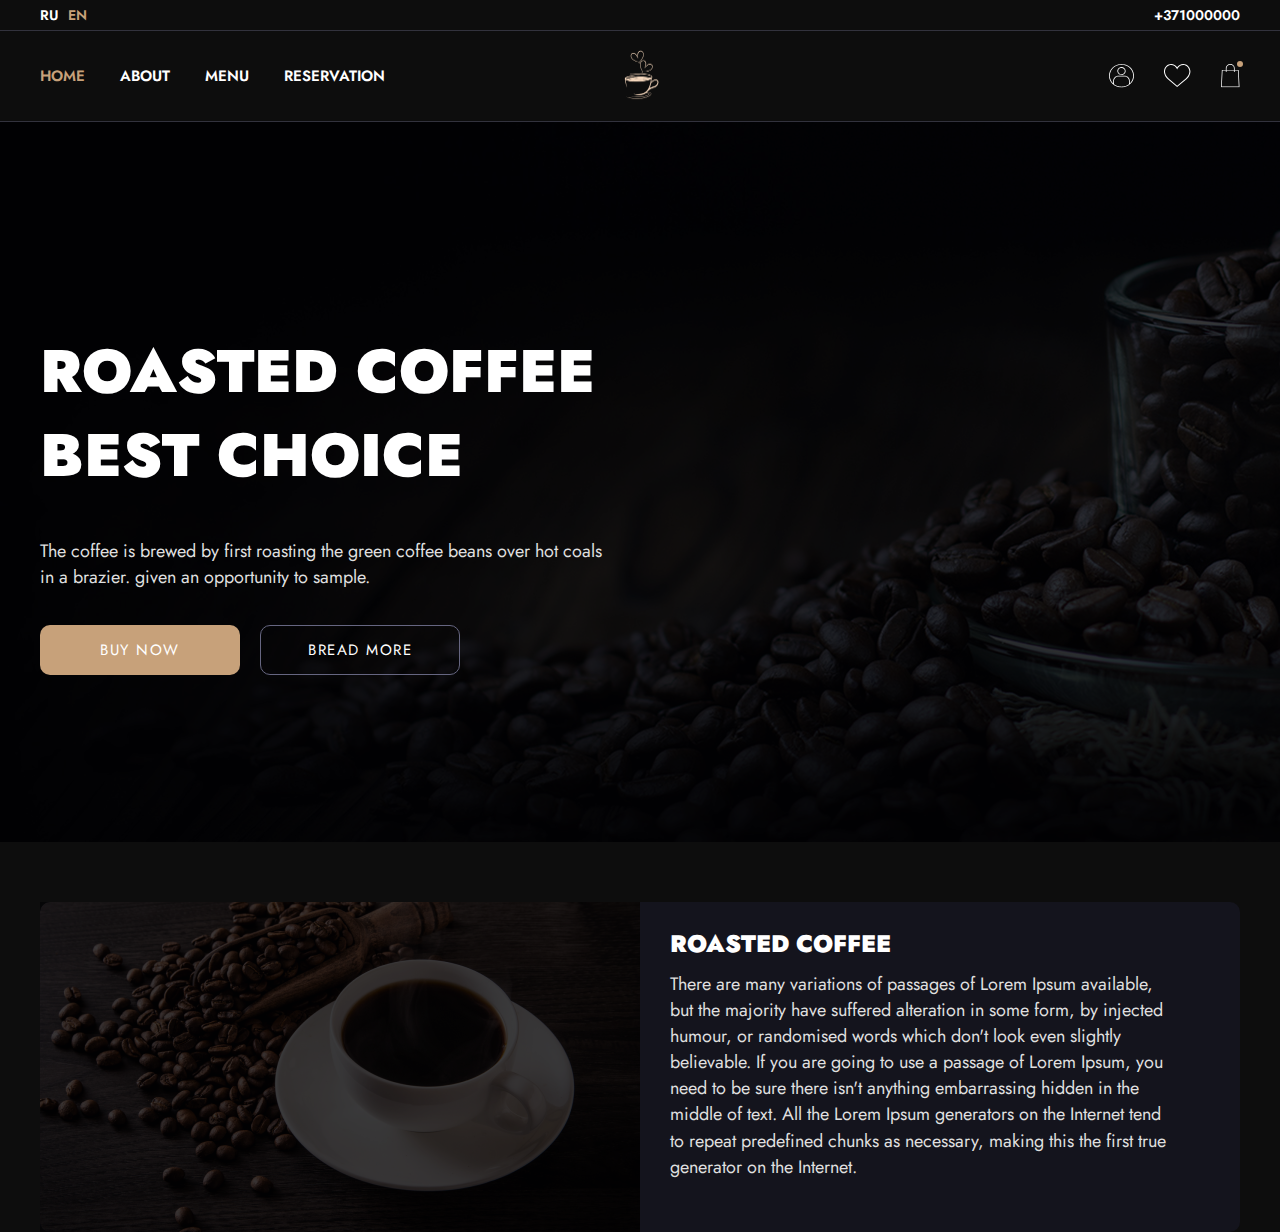
==== index.html @ 0ebf736e "new project coffe" ====
<!DOCTYPE html>
<html lang="en">
<head>
    <meta charset="UTF-8">
    <meta name="viewport" content="width=device-width, initial-scale=1.0">
    <title>Main Page</title>
    <link rel="stylesheet" href="css/style.css">
    <link rel="preconnect" href="https://fonts.googleapis.com">
    <link rel="preconnect" href="https://fonts.gstatic.com" crossorigin>
    <link href="https://fonts.googleapis.com/css2?family=Jost:ital,wght@0,100..900;1,100..900&display=swap" rel="stylesheet">
</head>
<body>
    <header class="header">
        <div class="header_line">
            <div class="container">
                <div class="header__line-wrapper">
                    <div class="header__lng">
                        <a href="#">Ru</a>
                        <a href="#" class="activ">En</a>
                    </div>

                    <a class="header__phone" href="">+371000000</a>
                </div>               
            </div>
        </div>
        
        <div class="container">
           <div class="header__wrapper">
                <div class="header__block">
                    <nav class="nav">
                        <a class="nav__link active" href="#">Home</a>
                        <a class="nav__link" href="#">About</a>
                        <a class="nav__link" href="#">Menu</a>
                        <a class="nav__link" href="#">Reservation</a>
                    </nav>
                </div>

                <a href="#" class="logo">
                    <img src="img/—Pngtree—coffee logo_5898135 1.png" alt="logo">
                </a>

                <div class="header__block right">
                  <div class="header__actions">
                    <a class="header__link" href="#">
                        <img src="img/user 1.svg" alt="user">
                    </a>
                    <a class="header__link" href="#"> 
                        <img src="img/favorite 1.svg" alt="user">
                    </a>
                    <a class="header__link" href="#"> 
                        <img src="img/cart 1.svg" alt="user">
                        <span class="header__link-event"></span>
                    </a>
                  </div>
                </div>
           </div>
        </div>
    </header>

    <div class="intro" style="background-image: url(img/cofe_main.png);">
        <div class="container">
            <div class="intro__wrapper">
                <div class="intro_block">
                    <h1 class="intro_title">
                        Roasted coffee best choice
                    </h1>
                    <p class="intro_text">The coffee is brewed by first roasting the green coffee beans over hot coals in a brazier. given an opportunity to sample.</p>
                    <div class="intro_actions">
                        <a class="btn btn-main" href="#">Buy now</a>
                        <a class="btn btn-secondary" href="#">BRead more</a>
                    </div>
                </div>
            </div>
        </div>
    </div><!-- /intro -->


    <div class="container">
        <div class="info_block">
            <div class="info_img__wrapper"><img class="info_img" src="img/info_img.png" alt="coffe"></div>
            <div class="info_item">
                <div class="info_title">
                    Roasted Coffee
                </div>

                <div class="info_text">
                    There are many variations of passages of Lorem Ipsum available, but the majority have suffered alteration in some form, by injected humour, or randomised words which don't look even slightly believable. If you are going to use a passage of Lorem Ipsum, you need to be sure there isn't anything embarrassing hidden in the middle of text. All the Lorem Ipsum generators on the Internet tend to repeat predefined chunks as necessary, making this the first true generator on the Internet.
                </div>
            </div>
        </div>

    </div>
    
</body>
</html>
---- css/style.css ----
*,*::before, *:after {
    box-sizing: border-box;
}

body{
    margin: 0;
    background-color: #0d0d0d;
    font-family: "Jost", sans-serif;
    color: #fff;
}
:root{
    --accept-color:#C7A17A;
}
img{
    display: block;
}
a{
    text-decoration: none;
    color: #fff;
}

.btn{
    min-width: 200px;
    height: 50px;
    display: inline-flex;
    justify-content: center;
    align-items: center;
    font-size: 15px;
    letter-spacing: 0.1em;
    text-transform: uppercase;
    border-radius: 10px;
    transition: background-color .2s ease;
    
}
.btn-main{
    background-color: var(--accept-color);
}

.btn-secondary{
    border: 1px solid #666681;
}

.btn-main:hover{
    background-color: #a88666;
}
.btn-secondary:hover{
    background-color: #666681;
}
.container{
    width: 1200px;
    margin: 0 auto;
}
.header{
    border-bottom: 1px solid #32323D;
}
.header__line-wrapper{
    display: flex;
    justify-content: space-between;
    height: 30px;
    align-items: center;
}
.header_line{
    border-bottom: 1px solid #32323D;
}

.header__lng{
    display: flex;

}

.header__lng a {
    font-weight: 600;
    text-transform: uppercase;
    font-size: 14px;
    margin-right: 10px;
}

.header__lng a.activ{
    color: var(--accept-color);
}
.header__phone{
    font-weight: 600;
    font-size: 14px;
}


/* nav */

.header__wrapper {
    height: 90px;
    align-items: center;
    display: flex;
    justify-content: space-between;
}
.header__block {
   width: 40%;
}
.header__block.right{
    display: flex;
    justify-content: flex-end;
}

.nav {
    display: flex;
}
.nav__link {
    margin-right: 35px;
    font-weight: 600;
    font-size: 15px;
    text-transform: uppercase;
    transition: color .2s ease;
}

.nav__link:hover{
    color: var(--accept-color);
}

.nav__link.active{
    color: var(--accept-color);
}
.logo {
}

.logo img{
    height: 54px;
}


.header__actions{
    display: flex;
    align-items: center;
}

.header__link{
    margin-right: 30px;
    position: relative;
}

.header__link:last-child{
    margin-right: 0;
}

.header__link-event{
    display: block;
    width: 6px;
    height: 6px;
    background-color: var(--accept-color);
    border-radius: 50%;
    position: absolute;
    top: -3px;
    right: -3px;
}


/*  intro */

.intro {
    background-repeat: no-repeat;
    background-size: cover;
    position: relative;
    margin-bottom: 60px;
}

.intro::after{
    width: 100%;
    height: 100%;
    content: '';
    position: absolute;
    top:0;
    left: 0;
    background-color: rgba(2, 2, 4, 0.55);
}
.intro_block {
    max-width: 565px;
}
.intro_title {
    font-size: 60px;
    font-weight: 900;
    text-transform: uppercase;
    line-height: 1.4;
    max-width: 0 0 35px;
}

.intro_text{
   font-size: 18px;
   color: #DFDFDF;
   margin: 0 0 35px; 
}
.intro_actions{
    display: flex;
}
.intro_actions .btn-main {
    margin-right: 20px;
}

.intro__wrapper{
    padding: 20px 0;
    min-height: 720px;
    align-items: center;
    display: flex;
    position: relative;
    z-index: 2;
}


/* banner */

.info_block {
    display: flex;
    background-color:#14141D;
    border-radius: 10px;
   /*  overflow: hidden; */
}

.info_img{
    border-top-left-radius: 10px;
    border-bottom-left-radius: 10px;
    width: 100%;
    height: 100%;
    object-fit: cover;
}
.info_item {
    padding: 30px;
}
.info_title {
    font-size: 24px;
    font-weight: 900;
    text-transform: uppercase;
    margin-bottom: 15px;
    line-height: 1;
}
.info_text {
    font-size: 18px;
    color: #DFDFDF;
    line-height: 1.45;
    max-width: 500px;

}

.info_img__wrapper{
    position: relative;

}
.info_img__wrapper::after{
    content: '';
    width: 100%;
    height: 100%;
    position: absolute;
    top:0;
    left: 0;
    background-color: rgba(2, 2, 4, 0.55);
}
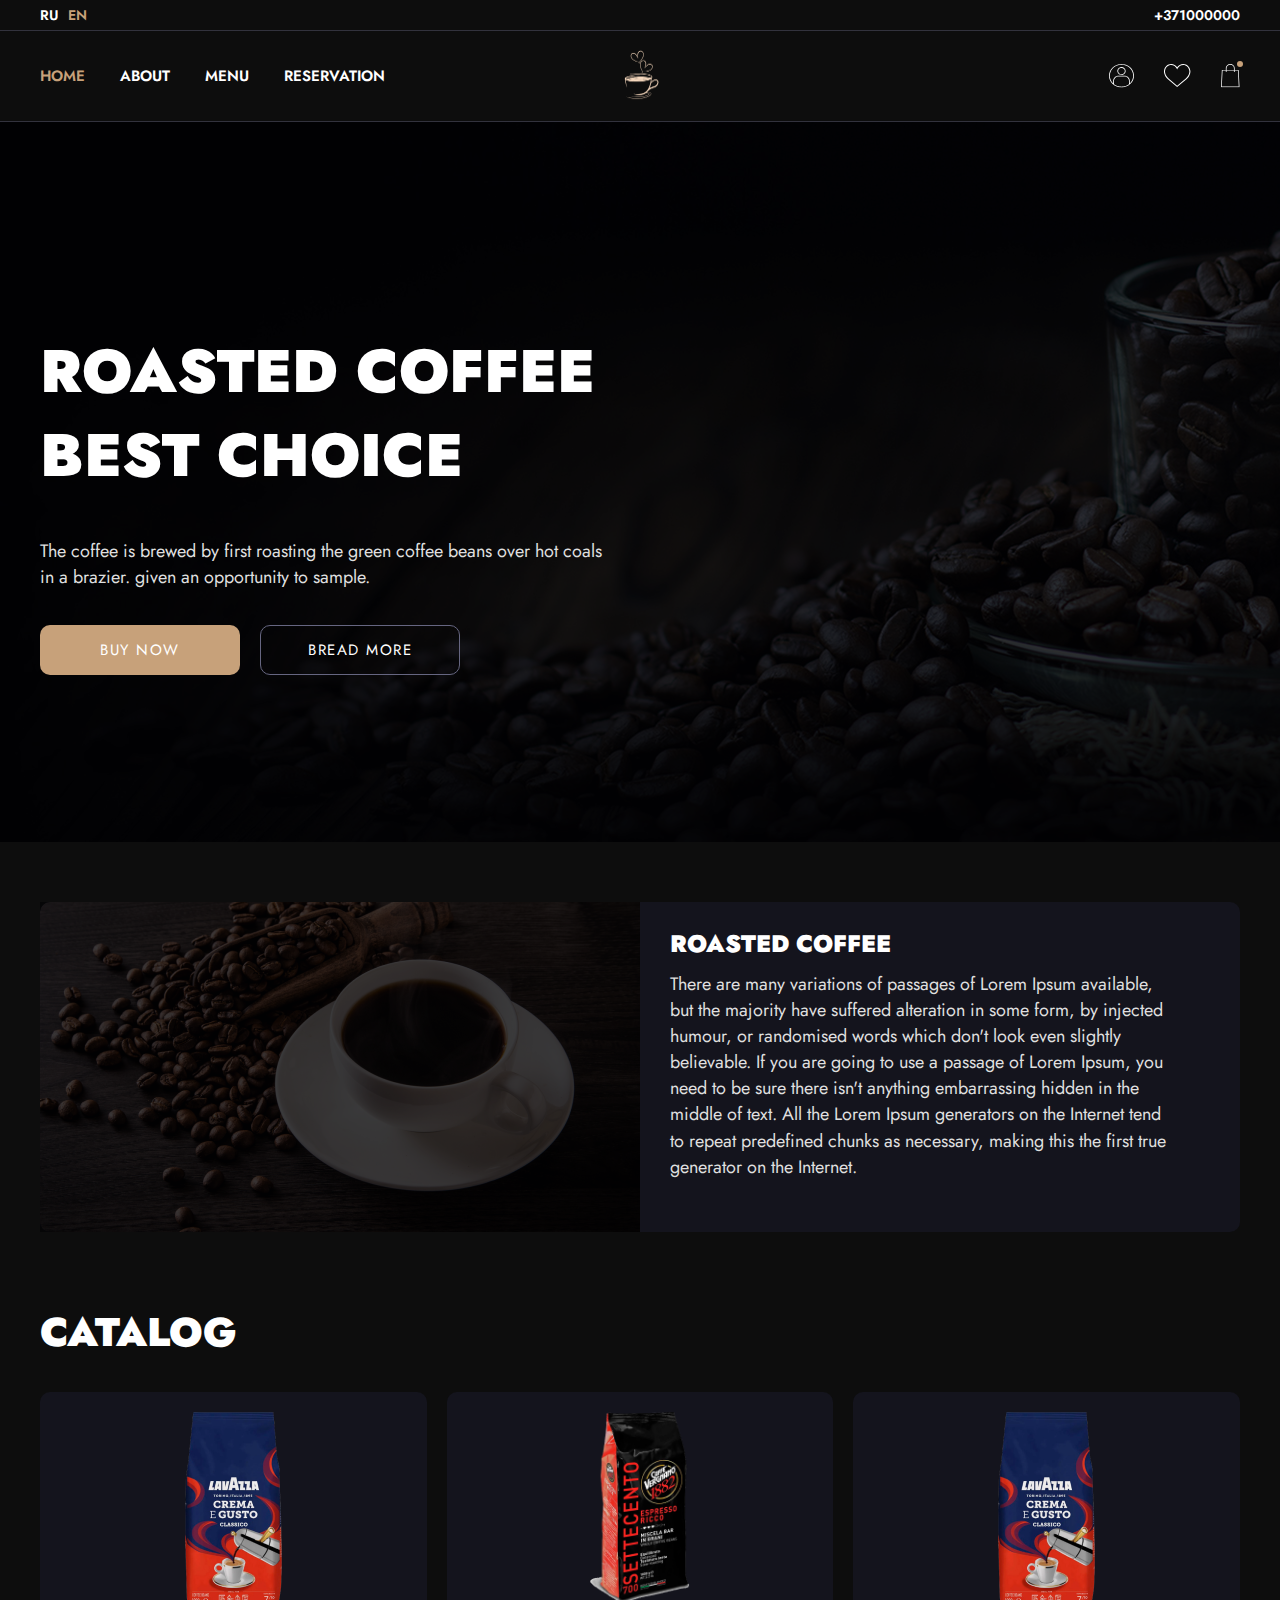
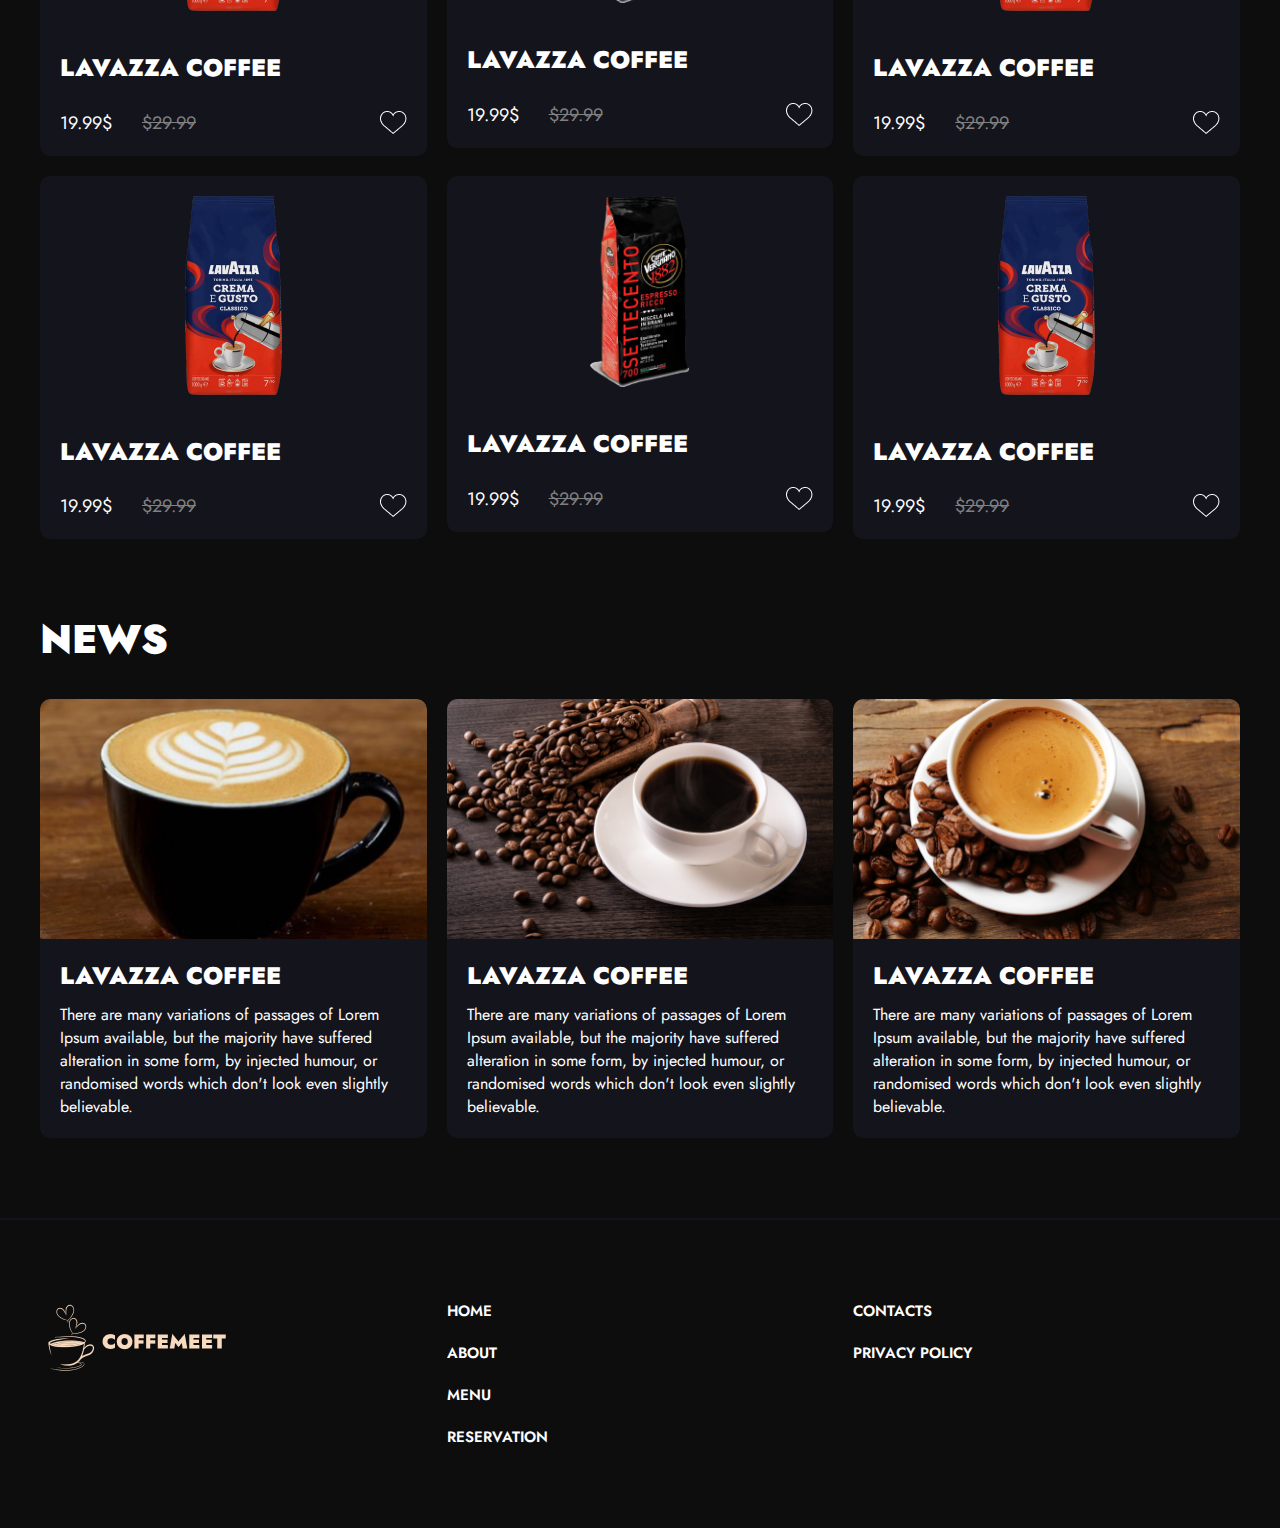
==== commit 82d554d0: "first page done" ====
--- a/index.html
+++ b/index.html
@@ -91,5 +91,211 @@
 
     </div>
     
+
+    <div class="container">
+        <h2 class="block__title">
+            Catalog
+        </h2>
+
+        <div class="products_wrapper">
+            <div class="products__block">
+                <a class="product__item" href="#">
+                    <img class="product__img" src="img/product1 1.png" alt="">
+                    <h3 class="products__title">
+                        Lavazza coffee
+                    </h3>
+                    <div class="products__footer">
+                        <div class="products__price">
+                            19.99$
+                            <del>$29.99</del>
+                        </div>
+
+                        <button type="button" class="products__favorite">
+                            <img src="img/favorite heart.png" alt="">
+                        </button>
+                    </div>
+                </a>
+            </div>
+
+            <div class="products__block">
+                <a class="product__item" href="#">
+                    <img class="product__img" src="img/product2 1.png" alt="">
+                    <h3 class="products__title">
+                        Lavazza coffee
+                    </h3>
+                    <div class="products__footer">
+                        <div class="products__price">
+                            19.99$
+                            <del>$29.99</del>
+                        </div>
+
+                        <button type="button" class="products__favorite">
+                            <img src="img/favorite heart.png" alt="">
+                        </button>
+                    </div>
+                </a>
+            </div>
+
+            <div class="products__block">
+                <a class="product__item" href="#">
+                    <img class="product__img" src="img/product1 1.png" alt="">
+                    <h3 class="products__title">
+                        Lavazza coffee
+                    </h3>
+                    <div class="products__footer">
+                        <div class="products__price">
+                            19.99$
+                            <del>$29.99</del>
+                        </div>
+
+                        <button type="button" class="products__favorite">
+                            <img src="img/favorite heart.png" alt="">
+                        </button>
+                    </div>
+                </a>
+            </div>
+
+            <div class="products__block">
+                <a class="product__item" href="#">
+                    <img class="product__img" src="img/product1 1.png" alt="">
+                    <h3 class="products__title">
+                        Lavazza coffee
+                    </h3>
+                    <div class="products__footer">
+                        <div class="products__price">
+                            19.99$
+                            <del>$29.99</del>
+                        </div>
+
+                        <button type="button" class="products__favorite">
+                            <img src="img/favorite heart.png" alt="">
+                        </button>
+                    </div>
+                </a>
+            </div>
+
+
+            <div class="products__block">
+                <a class="product__item" href="#">
+                    <img class="product__img" src="img/product2 1.png" alt="">
+                    <h3 class="products__title">
+                        Lavazza coffee
+                    </h3>
+                    <div class="products__footer">
+                        <div class="products__price">
+                            19.99$
+                            <del>$29.99</del>
+                        </div>
+
+                        <button type="button" class="products__favorite">
+                            <img src="img/favorite heart.png" alt="">
+                        </button>
+                    </div>
+                </a>
+            </div>
+
+
+            <div class="products__block">
+                <a class="product__item" href="#">
+                    <img class="product__img" src="img/product1 1.png" alt="">
+                    <h3 class="products__title">
+                        Lavazza coffee
+                    </h3>
+                    <div class="products__footer">
+                        <div class="products__price">
+                            19.99$
+                            <del>$29.99</del>
+                        </div>
+
+                        <button type="button" class="products__favorite">
+                            <img src="img/favorite heart.png" alt="">
+                        </button>
+                    </div>
+                </a>
+            </div>
+        </div>
+
+        <div class="block__title">
+            News
+        </div>
+
+        <div class="news__wpappwer">
+            <div class="news__block">
+                <a href="#" class="news__item">
+                    <img src="img/news img.png" alt="" class="news__img">
+                    <div class="news_content">
+                        <h3 class="news__title">
+                            Lavazza coffee
+                        </h3>
+                        <p class="news_text">
+                            There are many variations of passages of Lorem Ipsum available, but the majority have suffered alteration in some form, by injected humour, or randomised words which don't look even slightly believable.
+                        </p>
+                    </div>
+                </a>
+            </div>
+
+
+            <div class="news__block">
+                <a href="#" class="news__item">
+                    <img src="img/coffe 2.png" alt="" class="news__img">
+                    <div class="news_content">
+                        <h3 class="news__title">
+                            Lavazza coffee
+                        </h3>
+                        <p class="news_text">
+                            There are many variations of passages of Lorem Ipsum available, but the majority have suffered alteration in some form, by injected humour, or randomised words which don't look even slightly believable.
+                        </p>
+                    </div>
+                </a>
+            </div>
+
+
+
+            <div class="news__block">
+                <a href="#" class="news__item">
+                    <img src="img/coffe3.png" alt="" class="news__img">
+                    <div class="news_content">
+                        <h3 class="news__title">
+                            Lavazza coffee
+                        </h3>
+                        <p class="news_text">
+                            There are many variations of passages of Lorem Ipsum available, but the majority have suffered alteration in some form, by injected humour, or randomised words which don't look even slightly believable.
+                        </p>
+                    </div>
+                </a>
+            </div>
+        </div>
+    </div>
+
+    <footer class="footer">
+        <div class="container">
+            <div class="footer__wrapper">
+                <div class="footer__block">
+                    <a href="" class="footer_logo">
+                        <img src="img/footer logo.png" alt="">
+                    </a>
+                </div>
+
+
+                <div class="footer__block">
+                    <nav class="nav nav-footer">
+                        <a class="nav__link" href="#">Home</a>
+                        <a class="nav__link" href="#">About</a>
+                        <a class="nav__link" href="#">Menu</a>
+                        <a class="nav__link" href="#">Reservation</a>
+                    </nav>
+                </div>
+
+                <div class="footer__block">
+                    <nav class="nav nav-footer">
+                        <a class="nav__link" href="#">Contacts</a>
+                        <a class="nav__link" href="#">Privacy policy</a>
+                    </nav>
+                </div>
+
+
+            </div>
+        </div>
+    </footer>
 </body>
 </html>--- a/css/style.css
+++ b/css/style.css
@@ -209,6 +209,7 @@
     display: flex;
     background-color:#14141D;
     border-radius: 10px;
+    margin-bottom: 80px;
    /*  overflow: hidden; */
 }
 
@@ -250,3 +251,152 @@
     left: 0;
     background-color: rgba(2, 2, 4, 0.55);
 }
+
+
+/* catalog */
+
+.block__title {
+    font-size: 40px;
+    font-weight: 900;
+    text-transform: uppercase;
+    line-height: 1;
+    margin-bottom: 40px;
+    margin: 0 0 40px;
+}
+
+
+.products_wrapper {
+    display: flex;
+    flex-wrap: wrap;
+    margin: 0 -10px 60px;
+}
+.products__block {
+    width: 33.33%;
+    padding: 0 10px;
+}
+.product__item {
+    transition: background-color .2s ease;
+    border-radius: 10px;
+    padding: 20px;
+    display: block;
+    background-color: #14141D;
+    margin-bottom: 20px;
+}
+
+.product__item:hover{
+    background-color: #22222F;
+}
+.product__img{
+    max-height: 200px;
+    margin: 0 auto 40px;
+    display: block;
+    max-width: 100px;
+}
+.products__title {
+    margin:  0 0 25px;
+    font-size: 24px;
+    font-weight: 900;
+    text-transform: uppercase;
+    line-height: 1.4;
+}
+.products__footer {
+    display: flex;
+    justify-content: space-between;
+    align-items: center;
+}
+.products__price {
+    font-size: 18px;
+    display: flex;
+}
+
+.products__price del {
+    margin-left: 30px;
+    color: #818181;
+}
+.products__favorite {
+    background: none;
+    padding: 0;
+    border: 0;
+    cursor: pointer;
+}
+
+
+/* news */
+
+
+.news__wpappwer {
+    display: flex;
+    flex-wrap: wrap;
+    margin: 0 -10px 60px;
+
+}
+.news__block {
+    width: 33.33%;
+    padding: 0 10px;
+    margin-bottom: 20px;
+}
+
+.news__item{
+    min-height: 100%;
+    display: block;
+    background-color: #14141D;
+    transition: background-color .2s ease;
+    border-radius: 10px;
+}
+.news__item:hover{
+    background-color: #22222F;
+}
+
+.news_content{
+    padding: 20px;
+
+}
+
+.news__img{
+    height: 240px;
+    width: 100%;
+    object-fit: cover;
+    border-radius: 10px 10px 0 0;
+}
+
+.news__title{
+    margin:  0 0 10px;
+    font-size: 24px;
+    font-weight: 900;
+    text-transform: uppercase;
+    line-height: 1.4;
+}
+
+.news_text{
+    margin: 0;
+}
+
+
+/* footer */
+
+.footer {
+    border-top: 2px solid #14141D;
+    padding-top: 80px;
+}
+.footer__wrapper {
+    display: flex;
+    margin: 0 -10px;
+}
+.footer__block {
+    width: 33.33%;
+    padding: 0 10px;
+}
+.footer_logo {
+}
+
+.nav-footer{
+    flex-direction: column;
+    align-items: flex-start;
+    padding-bottom: 60px;
+}
+
+.nav-footer .nav__link{
+    margin-right: 0;
+    margin-bottom: 20px;
+
+}
